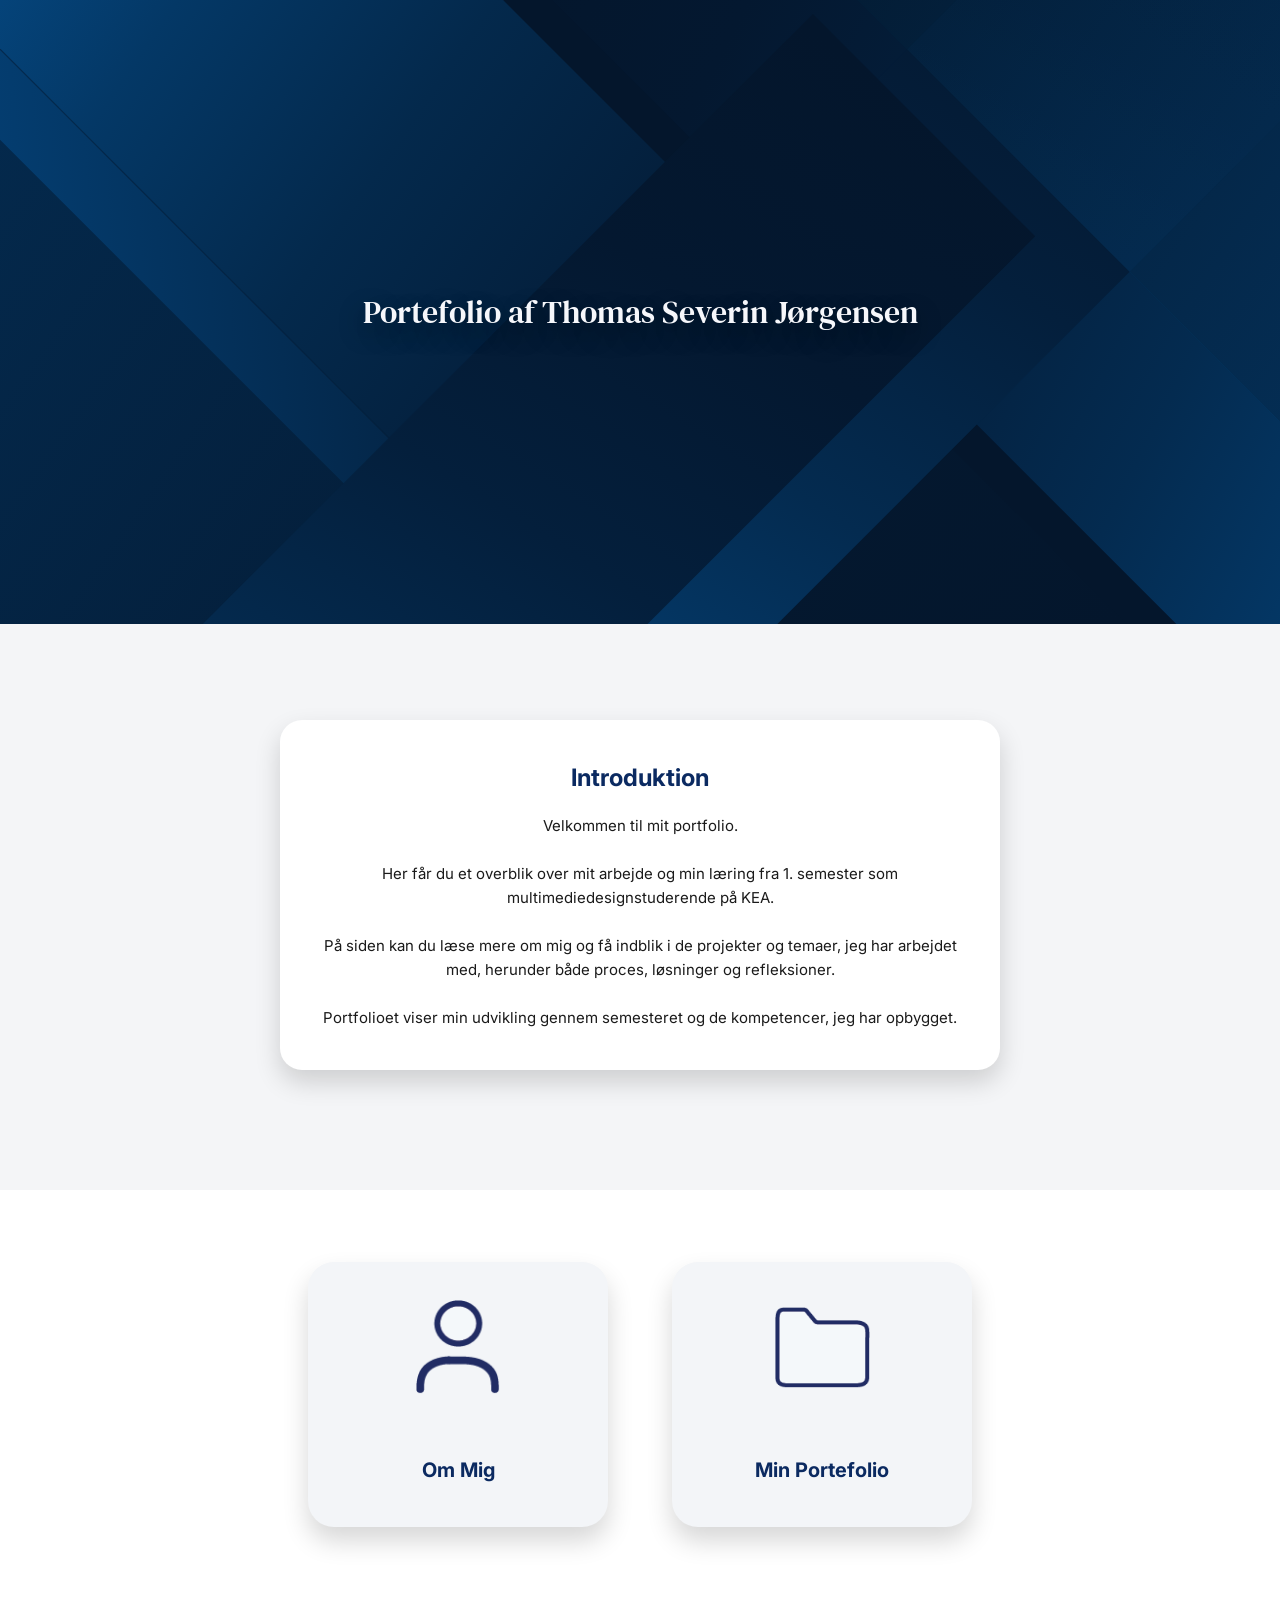
==== index.html @ 50168abf "update" ====
<!DOCTYPE html>
<html lang="da">
  <head>
    <meta charset="UTF-8" />
    <meta name="viewport" content="width=device-width, initial-scale=1.0" />
    <title>Portofilio-Website | Forside</title>
    <link rel="preconnect" href="https://fonts.googleapis.com" />
    <link rel="preconnect" href="https://fonts.gstatic.com" crossorigin />
    <link rel="preconnect" href="https://fonts.googleapis.com" />
    <link rel="preconnect" href="https://fonts.gstatic.com" crossorigin />
    <link
      href="https://fonts.googleapis.com/css2?family=DM+Serif+Text:ital@0;1&display=swap"
      rel="stylesheet"
    />
    <link
      href="https://fonts.googleapis.com/css2?family=Inter:ital,opsz,wght@0,14..32,100..900;1,14..32,100..900&display=swap"
      rel="stylesheet"
    />
    <link rel="preconnect" href="https://fonts.googleapis.com" />
    <link rel="preconnect" href="https://fonts.gstatic.com" crossorigin />
    <link rel="stylesheet" href="general.css" />
    <link rel="stylesheet" href="index.css" />
    <link rel="stylesheet" href="header.css" />
    <link rel="stylesheet" href="footer.css" />
    <link rel="preconnect" href="https://fonts.googleapis.com" />
    <link rel="preconnect" href="https://fonts.gstatic.com" crossorigin />
    <link
      href="https://fonts.googleapis.com/css2?family=Sour+Gummy:ital,wght@0,100..900;1,100..900&display=swap"
      rel="stylesheet"
    />
  </head>
  <body>
    <main id="main-content">
      <!-- Hero Section -->
      <section class="hero" aria-labelledby="hero-title">
        <div class="hero-card">
          <svg
            id="Layer_1"
            data-name="Layer 1"
            xmlns="http://www.w3.org/2000/svg"
            xmlns:xlink="http://www.w3.org/1999/xlink"
            viewBox="0 0 5000 2500"
            preserveAspectRatio="xMidYMid slice"
          >
            <defs>
              <style>
                .cls-1 {
                  fill: none;
                }

                .cls-2 {
                  mask: url(#mask);
                }

                .cls-3 {
                  filter: url(#luminosity-noclip);
                }

                .cls-4 {
                  filter: url(#luminosity-noclip-13);
                }

                .cls-5 {
                  filter: url(#luminosity-noclip-11);
                }

                .cls-6 {
                  filter: url(#luminosity-noclip-3);
                }

                .cls-7 {
                  filter: url(#luminosity-noclip-9);
                }

                .cls-8 {
                  filter: url(#luminosity-noclip-7);
                }

                .cls-9 {
                  filter: url(#luminosity-noclip-5);
                }

                .cls-10 {
                  fill: url(#linear-gradient-8);
                }

                .cls-11 {
                  fill: url(#linear-gradient-6);
                }

                .cls-12 {
                  fill: url(#linear-gradient-2);
                }

                .cls-13 {
                  fill: url(#linear-gradient-3);
                }

                .cls-13,
                .cls-14,
                .cls-15,
                .cls-16,
                .cls-17,
                .cls-18,
                .cls-19 {
                  mix-blend-mode: multiply;
                }

                .cls-14 {
                  fill: url(#linear-gradient-9);
                }

                .cls-15 {
                  fill: url(#linear-gradient-5);
                }

                .cls-16 {
                  fill: url(#linear-gradient-7);
                }

                .cls-20 {
                  mask: url(#mask-2);
                }

                .cls-21 {
                  mask: url(#mask-3);
                }

                .cls-22 {
                  mask: url(#mask-4);
                }

                .cls-23 {
                  mask: url(#mask-5);
                }

                .cls-24 {
                  mask: url(#mask-7);
                }

                .cls-25 {
                  mask: url(#mask-6);
                }

                .cls-26 {
                  mask: url(#mask-1);
                }

                .cls-27 {
                  mask: url(#mask-9);
                }

                .cls-28 {
                  mask: url(#mask-8);
                }

                .cls-17 {
                  fill: url(#linear-gradient-11);
                }

                .cls-18 {
                  fill: url(#linear-gradient-13);
                }

                .cls-29 {
                  fill: url(#linear-gradient-4);
                  opacity: 0.44;
                }

                .cls-30 {
                  fill: #04162c;
                }

                .cls-31 {
                  fill: url(#linear-gradient-14);
                  opacity: 0.5;
                }

                .cls-32 {
                  fill: url(#linear-gradient-10);
                }

                .cls-33 {
                  fill: url(#linear-gradient-12);
                }

                .cls-19 {
                  fill: url(#linear-gradient);
                }

                .cls-34 {
                  mask: url(#mask-10);
                }

                .cls-35 {
                  mask: url(#mask-11);
                }

                .cls-36 {
                  mask: url(#mask-13);
                }

                .cls-37 {
                  mask: url(#mask-12);
                }

                .cls-38 {
                  clip-path: url(#clippath);
                }
              </style>
              <clipPath id="clippath">
                <rect class="cls-1" width="5000" height="2500" />
              </clipPath>
              <filter
                id="luminosity-noclip"
                x="-320.89"
                y="-1177.33"
                width="4736.54"
                height="4736.54"
                color-interpolation-filters="sRGB"
                filterUnits="userSpaceOnUse"
              >
                <feFlood flood-color="#fff" result="bg" />
                <feBlend in="SourceGraphic" in2="bg" />
              </filter>
              <filter
                id="luminosity-noclip-2"
                x="-320.89"
                y="-9442"
                width="4736.54"
                height="32766"
                color-interpolation-filters="sRGB"
                filterUnits="userSpaceOnUse"
              >
                <feFlood flood-color="#fff" result="bg" />
                <feBlend in="SourceGraphic" in2="bg" />
              </filter>
              <mask
                id="mask-1"
                x="-320.89"
                y="-9442"
                width="4736.54"
                height="32766"
                maskUnits="userSpaceOnUse"
              />
              <linearGradient
                id="linear-gradient"
                x1="1690.44"
                y1="423.5"
                x2="2970.53"
                y2="-4710.63"
                gradientTransform="translate(-1130.44 -952.6) scale(1.36 -1)"
                gradientUnits="userSpaceOnUse"
              >
                <stop offset="0" stop-color="#fff" />
                <stop offset=".04" stop-color="#ebebeb" />
                <stop offset=".14" stop-color="#b4b4b4" />
                <stop offset=".26" stop-color="#848484" />
                <stop offset=".37" stop-color="#5b5b5b" />
                <stop offset=".49" stop-color="#3a3a3a" />
                <stop offset=".6" stop-color="#202020" />
                <stop offset=".73" stop-color="#0e0e0e" />
                <stop offset=".85" stop-color="#030303" />
                <stop offset=".99" stop-color="#000" />
              </linearGradient>
              <mask
                id="mask"
                x="-320.89"
                y="-1177.33"
                width="4736.54"
                height="4736.54"
                maskUnits="userSpaceOnUse"
              >
                <g class="cls-3">
                  <g class="cls-26">
                    <rect
                      class="cls-19"
                      x="1285.45"
                      y="-1396.37"
                      width="1523.87"
                      height="5174.61"
                      transform="translate(-242.46 1796.53) rotate(-45)"
                    />
                  </g>
                </g>
              </mask>
              <linearGradient
                id="linear-gradient-2"
                x1="1690.44"
                y1="423.5"
                x2="2970.53"
                y2="-4710.63"
                gradientTransform="translate(-1130.44 -952.6) scale(1.36 -1)"
                gradientUnits="userSpaceOnUse"
              >
                <stop offset="0" stop-color="#054a85" />
                <stop offset=".17" stop-color="#043866" />
                <stop offset=".36" stop-color="#04294c" />
                <stop offset=".56" stop-color="#041e3a" />
                <stop offset=".77" stop-color="#04182f" />
                <stop offset=".99" stop-color="#04162c" />
              </linearGradient>
              <filter
                id="luminosity-noclip-3"
                x="-1364.25"
                y="7.19"
                width="4809.52"
                height="4809.52"
                color-interpolation-filters="sRGB"
                filterUnits="userSpaceOnUse"
              >
                <feFlood flood-color="#fff" result="bg" />
                <feBlend in="SourceGraphic" in2="bg" />
              </filter>
              <filter
                id="luminosity-noclip-4"
                x="-1364.25"
                y="-9442"
                width="4809.52"
                height="32766"
                color-interpolation-filters="sRGB"
                filterUnits="userSpaceOnUse"
              >
                <feFlood flood-color="#fff" result="bg" />
                <feBlend in="SourceGraphic" in2="bg" />
              </filter>
              <mask
                id="mask-3"
                x="-1364.25"
                y="-9442"
                width="4809.52"
                height="32766"
                maskUnits="userSpaceOnUse"
              />
              <linearGradient
                id="linear-gradient-3"
                x1="580.13"
                y1="272.08"
                x2="1860.22"
                y2="-4862.05"
                gradientTransform="translate(-735.98 116.99) scale(1.46 -1)"
                gradientUnits="userSpaceOnUse"
              >
                <stop offset="0" stop-color="#fff" />
                <stop offset="0" stop-color="#fcfcfc" />
                <stop offset=".38" stop-color="#929292" />
                <stop offset=".68" stop-color="#434343" />
                <stop offset=".89" stop-color="#121212" />
                <stop offset=".99" stop-color="#000" />
              </linearGradient>
              <mask
                id="mask-2"
                x="-1364.25"
                y="7.19"
                width="4809.52"
                height="4809.52"
                maskUnits="userSpaceOnUse"
              >
                <g class="cls-6">
                  <g class="cls-21">
                    <rect
                      class="cls-13"
                      x="226.97"
                      y="-175.35"
                      width="1627.08"
                      height="5174.61"
                      transform="translate(-1400.75 1442.19) rotate(-45)"
                    />
                  </g>
                </g>
              </mask>
              <linearGradient
                id="linear-gradient-4"
                x1="580.13"
                y1="272.08"
                x2="1860.22"
                y2="-4862.05"
                gradientTransform="translate(-735.98 116.99) scale(1.46 -1)"
                gradientUnits="userSpaceOnUse"
              >
                <stop offset="0" stop-color="#054a85" />
                <stop offset=".22" stop-color="#043d6e" />
                <stop offset=".74" stop-color="#04203e" />
                <stop offset=".99" stop-color="#04162c" />
              </linearGradient>
              <filter
                id="luminosity-noclip-5"
                x="1815.75"
                y="-908.03"
                width="4256.63"
                height="4256.63"
                color-interpolation-filters="sRGB"
                filterUnits="userSpaceOnUse"
              >
                <feFlood flood-color="#fff" result="bg" />
                <feBlend in="SourceGraphic" in2="bg" />
              </filter>
              <filter
                id="luminosity-noclip-6"
                x="1815.75"
                y="-9442"
                width="4256.63"
                height="32766"
                color-interpolation-filters="sRGB"
                filterUnits="userSpaceOnUse"
              >
                <feFlood flood-color="#fff" result="bg" />
                <feBlend in="SourceGraphic" in2="bg" />
              </filter>
              <mask
                id="mask-5"
                x="1815.75"
                y="-9442"
                width="4256.63"
                height="32766"
                maskUnits="userSpaceOnUse"
              />
              <linearGradient
                id="linear-gradient-5"
                x1="-1943.98"
                y1="-2707.62"
                x2="-663.9"
                y2="-7841.73"
                gradientTransform="translate(4930.26 -4054.34) scale(.76 -1)"
                gradientUnits="userSpaceOnUse"
              >
                <stop offset="0" stop-color="#fff" />
                <stop offset=".12" stop-color="#c5c5c5" />
                <stop offset=".24" stop-color="#919191" />
                <stop offset=".37" stop-color="#646464" />
                <stop offset=".49" stop-color="#404040" />
                <stop offset=".62" stop-color="#242424" />
                <stop offset=".75" stop-color="#101010" />
                <stop offset=".87" stop-color="#040404" />
                <stop offset=".99" stop-color="#000" />
              </linearGradient>
              <mask
                id="mask-4"
                x="1815.75"
                y="-908.03"
                width="4256.63"
                height="4256.63"
                maskUnits="userSpaceOnUse"
              >
                <g class="cls-9">
                  <g class="cls-23">
                    <rect
                      class="cls-15"
                      x="3521.48"
                      y="-1367.02"
                      width="845.18"
                      height="5174.61"
                      transform="translate(7595.81 -705.72) rotate(135)"
                    />
                  </g>
                </g>
              </mask>
              <linearGradient
                id="linear-gradient-6"
                x1="-1943.98"
                y1="-2707.62"
                x2="-663.9"
                y2="-7841.73"
                gradientTransform="translate(4930.26 -4054.34) scale(.76 -1)"
                gradientUnits="userSpaceOnUse"
              >
                <stop offset="0" stop-color="#054a85" />
                <stop offset=".15" stop-color="#043b6c" />
                <stop offset=".36" stop-color="#042b50" />
                <stop offset=".57" stop-color="#041f3c" />
                <stop offset=".78" stop-color="#041830" />
                <stop offset=".99" stop-color="#04162c" />
              </linearGradient>
              <filter
                id="luminosity-noclip-7"
                x="-1098.68"
                y="-696.79"
                width="3834.15"
                height="3834.15"
                color-interpolation-filters="sRGB"
                filterUnits="userSpaceOnUse"
              >
                <feFlood flood-color="#fff" result="bg" />
                <feBlend in="SourceGraphic" in2="bg" />
              </filter>
              <filter
                id="luminosity-noclip-8"
                x="-1098.68"
                y="-9442"
                width="3834.15"
                height="32766"
                color-interpolation-filters="sRGB"
                filterUnits="userSpaceOnUse"
              >
                <feFlood flood-color="#fff" result="bg" />
                <feBlend in="SourceGraphic" in2="bg" />
              </filter>
              <mask
                id="mask-7"
                x="-1098.68"
                y="-9442"
                width="3834.15"
                height="32766"
                maskUnits="userSpaceOnUse"
              />
              <linearGradient
                id="linear-gradient-7"
                x1="-4602.93"
                y1="-5641.72"
                x2="-3322.84"
                y2="-10775.89"
                gradientTransform="translate(1696.59 -6988.44) scale(.22 -1)"
                gradientUnits="userSpaceOnUse"
              >
                <stop offset="0" stop-color="#fff" />
                <stop offset=".12" stop-color="#e8e8e8" />
                <stop offset=".36" stop-color="#acacac" />
                <stop offset=".72" stop-color="#4e4e4e" />
                <stop offset=".99" stop-color="#000" />
              </linearGradient>
              <mask
                id="mask-6"
                x="-1098.68"
                y="-696.79"
                width="3834.15"
                height="3834.15"
                maskUnits="userSpaceOnUse"
              >
                <g class="cls-8">
                  <g class="cls-24">
                    <rect
                      class="cls-16"
                      x="694.54"
                      y="-1367.02"
                      width="247.69"
                      height="5174.61"
                      transform="translate(-623.17 936.1) rotate(-45)"
                    />
                  </g>
                </g>
              </mask>
              <linearGradient
                id="linear-gradient-8"
                x1="-4602.93"
                y1="-5641.72"
                x2="-3322.84"
                y2="-10775.89"
                gradientTransform="translate(1696.59 -6988.44) scale(.22 -1)"
                gradientUnits="userSpaceOnUse"
              >
                <stop offset="0" stop-color="#054a85" />
                <stop offset=".3" stop-color="#043c6e" />
                <stop offset=".92" stop-color="#041a33" />
                <stop offset=".99" stop-color="#04162c" />
              </linearGradient>
              <filter
                id="luminosity-noclip-9"
                x="1121.97"
                y="-1012.89"
                width="4527.64"
                height="4527.64"
                color-interpolation-filters="sRGB"
                filterUnits="userSpaceOnUse"
              >
                <feFlood flood-color="#fff" result="bg" />
                <feBlend in="SourceGraphic" in2="bg" />
              </filter>
              <filter
                id="luminosity-noclip-10"
                x="1121.97"
                y="-9442"
                width="4527.64"
                height="32766"
                color-interpolation-filters="sRGB"
                filterUnits="userSpaceOnUse"
              >
                <feFlood flood-color="#fff" result="bg" />
                <feBlend in="SourceGraphic" in2="bg" />
              </filter>
              <mask
                id="mask-9"
                x="1121.97"
                y="-9442"
                width="4527.64"
                height="32766"
                maskUnits="userSpaceOnUse"
              />
              <linearGradient
                id="linear-gradient-9"
                x1="-286.15"
                y1="-1327.56"
                x2="993.93"
                y2="-6461.68"
                gradientTransform="translate(2996.77 -2643.65) scale(1.1 -1)"
                gradientUnits="userSpaceOnUse"
              >
                <stop offset="0" stop-color="#fff" />
                <stop offset=".12" stop-color="#c5c5c5" />
                <stop offset=".24" stop-color="#919191" />
                <stop offset=".37" stop-color="#646464" />
                <stop offset=".49" stop-color="#404040" />
                <stop offset=".62" stop-color="#242424" />
                <stop offset=".75" stop-color="#101010" />
                <stop offset=".87" stop-color="#040404" />
                <stop offset=".99" stop-color="#000" />
              </linearGradient>
              <mask
                id="mask-8"
                x="1121.97"
                y="-1012.89"
                width="4527.64"
                height="4527.64"
                maskUnits="userSpaceOnUse"
              >
                <g class="cls-7">
                  <g class="cls-27">
                    <rect
                      class="cls-14"
                      x="2771.57"
                      y="-1336.37"
                      width="1228.44"
                      height="5174.61"
                      transform="translate(4895.36 4529.59) rotate(-135)"
                    />
                  </g>
                </g>
              </mask>
              <linearGradient
                id="linear-gradient-10"
                x1="-286.15"
                y1="-1327.56"
                x2="993.93"
                y2="-6461.68"
                gradientTransform="translate(2996.77 -2643.65) scale(1.1 -1)"
                xlink:href="#linear-gradient-6"
              />
              <filter
                id="luminosity-noclip-11"
                x="-483.95"
                y="85.9"
                width="4527.64"
                height="4527.64"
                color-interpolation-filters="sRGB"
                filterUnits="userSpaceOnUse"
              >
                <feFlood flood-color="#fff" result="bg" />
                <feBlend in="SourceGraphic" in2="bg" />
              </filter>
              <filter
                id="luminosity-noclip-12"
                x="-483.95"
                y="-9442"
                width="4527.64"
                height="32766"
                color-interpolation-filters="sRGB"
                filterUnits="userSpaceOnUse"
              >
                <feFlood flood-color="#fff" result="bg" />
                <feBlend in="SourceGraphic" in2="bg" />
              </filter>
              <mask
                id="mask-11"
                x="-483.95"
                y="-9442"
                width="4527.64"
                height="32766"
                maskUnits="userSpaceOnUse"
              />
              <linearGradient
                id="linear-gradient-11"
                x1="40.06"
                y1="584.97"
                x2="1320.14"
                y2="-4549.16"
                gradientTransform="translate(1032.26 367.64) scale(1.1 -1)"
                gradientUnits="userSpaceOnUse"
              >
                <stop offset="0" stop-color="#fff" />
                <stop offset=".12" stop-color="#c5c5c5" />
                <stop offset=".24" stop-color="#919191" />
                <stop offset=".37" stop-color="#646464" />
                <stop offset=".49" stop-color="#404040" />
                <stop offset=".62" stop-color="#242424" />
                <stop offset=".75" stop-color="#101010" />
                <stop offset=".87" stop-color="#040404" />
                <stop offset=".99" stop-color="#000" />
              </linearGradient>
              <mask
                id="mask-10"
                x="-483.95"
                y="85.9"
                width="4527.64"
                height="4527.64"
                maskUnits="userSpaceOnUse"
              >
                <g class="cls-5">
                  <g class="cls-35">
                    <rect
                      class="cls-17"
                      x="1165.65"
                      y="-237.59"
                      width="1228.44"
                      height="5174.61"
                      transform="translate(1376.94 5269.77) rotate(-135)"
                    />
                  </g>
                </g>
              </mask>
              <linearGradient
                id="linear-gradient-12"
                x1="40.06"
                y1="584.97"
                x2="1320.14"
                y2="-4549.16"
                gradientTransform="translate(1032.26 367.64) scale(1.1 -1)"
                xlink:href="#linear-gradient-6"
              />
              <filter
                id="luminosity-noclip-13"
                x="1475.95"
                y="-2858.43"
                width="4673.95"
                height="4673.95"
                color-interpolation-filters="sRGB"
                filterUnits="userSpaceOnUse"
              >
                <feFlood flood-color="#fff" result="bg" />
                <feBlend in="SourceGraphic" in2="bg" />
              </filter>
              <filter
                id="luminosity-noclip-14"
                x="1475.95"
                y="-9442"
                width="4673.95"
                height="32766"
                color-interpolation-filters="sRGB"
                filterUnits="userSpaceOnUse"
              >
                <feFlood flood-color="#fff" result="bg" />
                <feBlend in="SourceGraphic" in2="bg" />
              </filter>
              <mask
                id="mask-13"
                x="1475.95"
                y="-9442"
                width="4673.95"
                height="32766"
                maskUnits="userSpaceOnUse"
              />
              <linearGradient
                id="linear-gradient-13"
                x1="-1717.54"
                y1="-1100.7"
                x2="-437.46"
                y2="-6234.83"
                gradientTransform="translate(5196.85 -4189.19) scale(1.28 -1)"
                gradientUnits="userSpaceOnUse"
              >
                <stop offset="0" stop-color="#fff" />
                <stop offset="1" stop-color="#000" />
              </linearGradient>
              <mask
                id="mask-12"
                x="1475.95"
                y="-2858.43"
                width="4673.95"
                height="4673.95"
                maskUnits="userSpaceOnUse"
              >
                <g class="cls-4">
                  <g class="cls-36">
                    <rect
                      class="cls-18"
                      x="3095.24"
                      y="-3108.76"
                      width="1435.35"
                      height="5174.61"
                      transform="translate(6140.34 -3586.32) rotate(135)"
                    />
                  </g>
                </g>
              </mask>
              <linearGradient
                id="linear-gradient-14"
                x1="-1717.54"
                y1="-1100.7"
                x2="-437.46"
                y2="-6234.83"
                gradientTransform="translate(5196.85 -4189.19) scale(1.28 -1)"
                gradientUnits="userSpaceOnUse"
              >
                <stop offset="0" stop-color="#054a85" />
                <stop offset="1" stop-color="#000" />
              </linearGradient>
            </defs>
            <g class="cls-38">
              <rect class="cls-30" width="5000" height="2500" />
              <g class="cls-2">
                <rect
                  class="cls-12"
                  x="1285.45"
                  y="-1396.37"
                  width="1523.87"
                  height="5174.61"
                  transform="translate(-242.46 1796.53) rotate(-45)"
                />
              </g>
              <g class="cls-20">
                <rect
                  class="cls-29"
                  x="226.97"
                  y="-175.35"
                  width="1627.08"
                  height="5174.61"
                  transform="translate(-1400.75 1442.19) rotate(-45)"
                />
              </g>
              <g class="cls-22">
                <rect
                  class="cls-11"
                  x="3521.48"
                  y="-1367.02"
                  width="845.18"
                  height="5174.61"
                  transform="translate(7595.81 -705.72) rotate(135)"
                />
              </g>
              <g class="cls-25">
                <rect
                  class="cls-10"
                  x="694.54"
                  y="-1367.02"
                  width="247.69"
                  height="5174.61"
                  transform="translate(-623.17 936.1) rotate(-45)"
                />
              </g>
              <g class="cls-28">
                <rect
                  class="cls-32"
                  x="2771.57"
                  y="-1336.37"
                  width="1228.44"
                  height="5174.61"
                  transform="translate(4895.36 4529.59) rotate(-135)"
                />
              </g>
              <g class="cls-34">
                <rect
                  class="cls-33"
                  x="1165.65"
                  y="-237.59"
                  width="1228.44"
                  height="5174.61"
                  transform="translate(1376.94 5269.77) rotate(-135)"
                />
              </g>
              <g class="cls-37">
                <rect
                  class="cls-31"
                  x="3095.24"
                  y="-3108.76"
                  width="1435.35"
                  height="5174.61"
                  transform="translate(6140.34 -3586.32) rotate(135)"
                />
              </g>
            </g>
          </svg>
          <div class="hero-content">
            <h1 id="hero-title" class="hero-title">
              Portefolio af Thomas Severin Jørgensen
            </h1>
          </div>
        </div>
      </section>

      <!-- Introduktion -->
      <section class="introduction" aria-labelledby="intro-title">
        <div class="intro-card">
          <h2 id="intro-title">Introduktion</h2>
          <p>
            Velkommen til mit portfolio.<br /><br />
            Her får du et overblik over mit arbejde og min læring fra 1.
            semester som multimediedesignstuderende på KEA.<br /><br />
            På siden kan du læse mere om mig og få indblik i de projekter og
            temaer, jeg har arbejdet med, herunder både proces, løsninger og
            refleksioner.<br /><br />
            Portfolioet viser min udvikling gennem semesteret og de kompetencer,
            jeg har opbygget.
          </p>
        </div>
      </section>

      <!-- Genveje -->
      <section class="guides" aria-label="Genveje">
        <a class="guide-card" href="om_mig.html">
          <img
            src="billede/mand/Artboard 1.webp"
            alt="Ikon af person"
            class="guide-icon"
          />
          <h2 class="guide-title">Om Mig</h2>
        </a>

        <a class="guide-card" href="portfolio.html">
          <img
            src="billede/mappe/Artboard 1.webp"
            alt="Ikon af mappe"
            class="guide-icon"
          />
          <h2 class="guide-title">Min Portefolio</h2>
        </a>
      </section>
    </main>
  </body>
</html>
---- general.css ----
*,
*::before,
*::after {
  box-sizing: border-box;
}

:root {
  --navy: #0b2a61;
  --deep-navy: #04162c;
  --light-surface: #f5f6f8;
}

body {
  margin: 0;
  font-family: "Inter", serif;
  color: #141414;
  background: var(--light-surface);
  line-height: 1.5;
}

main {
  display: flex;
  flex-direction: column;
  min-height: 100vh;
}

img {
  max-width: 100%;
  height: auto;
  display: block;
}

a {
  color: inherit;
  text-decoration: none;
}
---- index.css ----
/* Hero */
.hero-card {
  position: relative;
  height: clamp(432px, 66vw, 624px);
}

.hero-card svg {
  width: 100%;
  height: 100%;
  display: block;
  object-fit: cover;
}

.hero-content {
  position: absolute;
  inset: 0;
  display: flex;
  align-items: center;
  justify-content: center;
  padding: 0 24px;
}

.hero-title {
  margin: 0;
  color: #f6f7fb;
  font-size: clamp(24px, 3vw, 32px);
  text-align: center;
  text-shadow: 0 10px 26px rgba(0, 0, 0, 0.45);
  font-family: "DM Serif Text", serif;
  font-weight: 400;
}

/* Introduction */
.introduction {
  background: #f4f5f7;
  padding: 72px 20px 96px;
  display: flex;
  justify-content: center;
}

.intro-card {
  background: #fff;
  width: min(92%, 720px);
  padding: 40px 36px;
  border-radius: 22px;
  box-shadow: 0 12px 26px rgba(0, 0, 0, 0.16);
  text-align: center;
}

.intro-card h2 {
  margin: 0 0 18px;
  color: var(--navy);
  font-size: 24px;
}

.intro-card p {
  margin: 0;
  color: #1a1a1a;
  font-size: 15px;
  line-height: 1.6;
}

/* Guides */
.guides {
  background: #fff;
  padding: 72px 22px 100px;
  display: flex;
  flex-direction: column;
  align-items: center;
  gap: 60px;
}

.guide-card {
  background: #f3f5f8;
  width: min(300px, 100%);
  min-height: 250px;
  padding: 38px 28px 42px;
  border-radius: 26px;
  box-shadow: 0 14px 26px rgba(0, 0, 0, 0.16);
  display: flex;
  flex-direction: column;
  align-items: center;
  gap: 60px;
  transition: transform 0.2s ease, box-shadow 0.2s ease;
}

.guide-card:hover {
  transform: translateY(-4px);
  box-shadow: 0 14px 24px rgba(0, 0, 0, 0.18);
}

.guide-icon {
  width: 95px;
  height: 95px;
  display: block;
  margin: 0 auto;
  object-fit: contain;
}

.guide-title {
  margin: 0;
  color: var(--navy);
  font-size: 20px;
  font-weight: 700;
  text-align: center;
}

@media (min-width: 900px) {
  .introduction {
    padding: 96px 24px 120px;
  }

  .guides {
    flex-direction: row;
    justify-content: center;
    gap: 64px;
  }
}
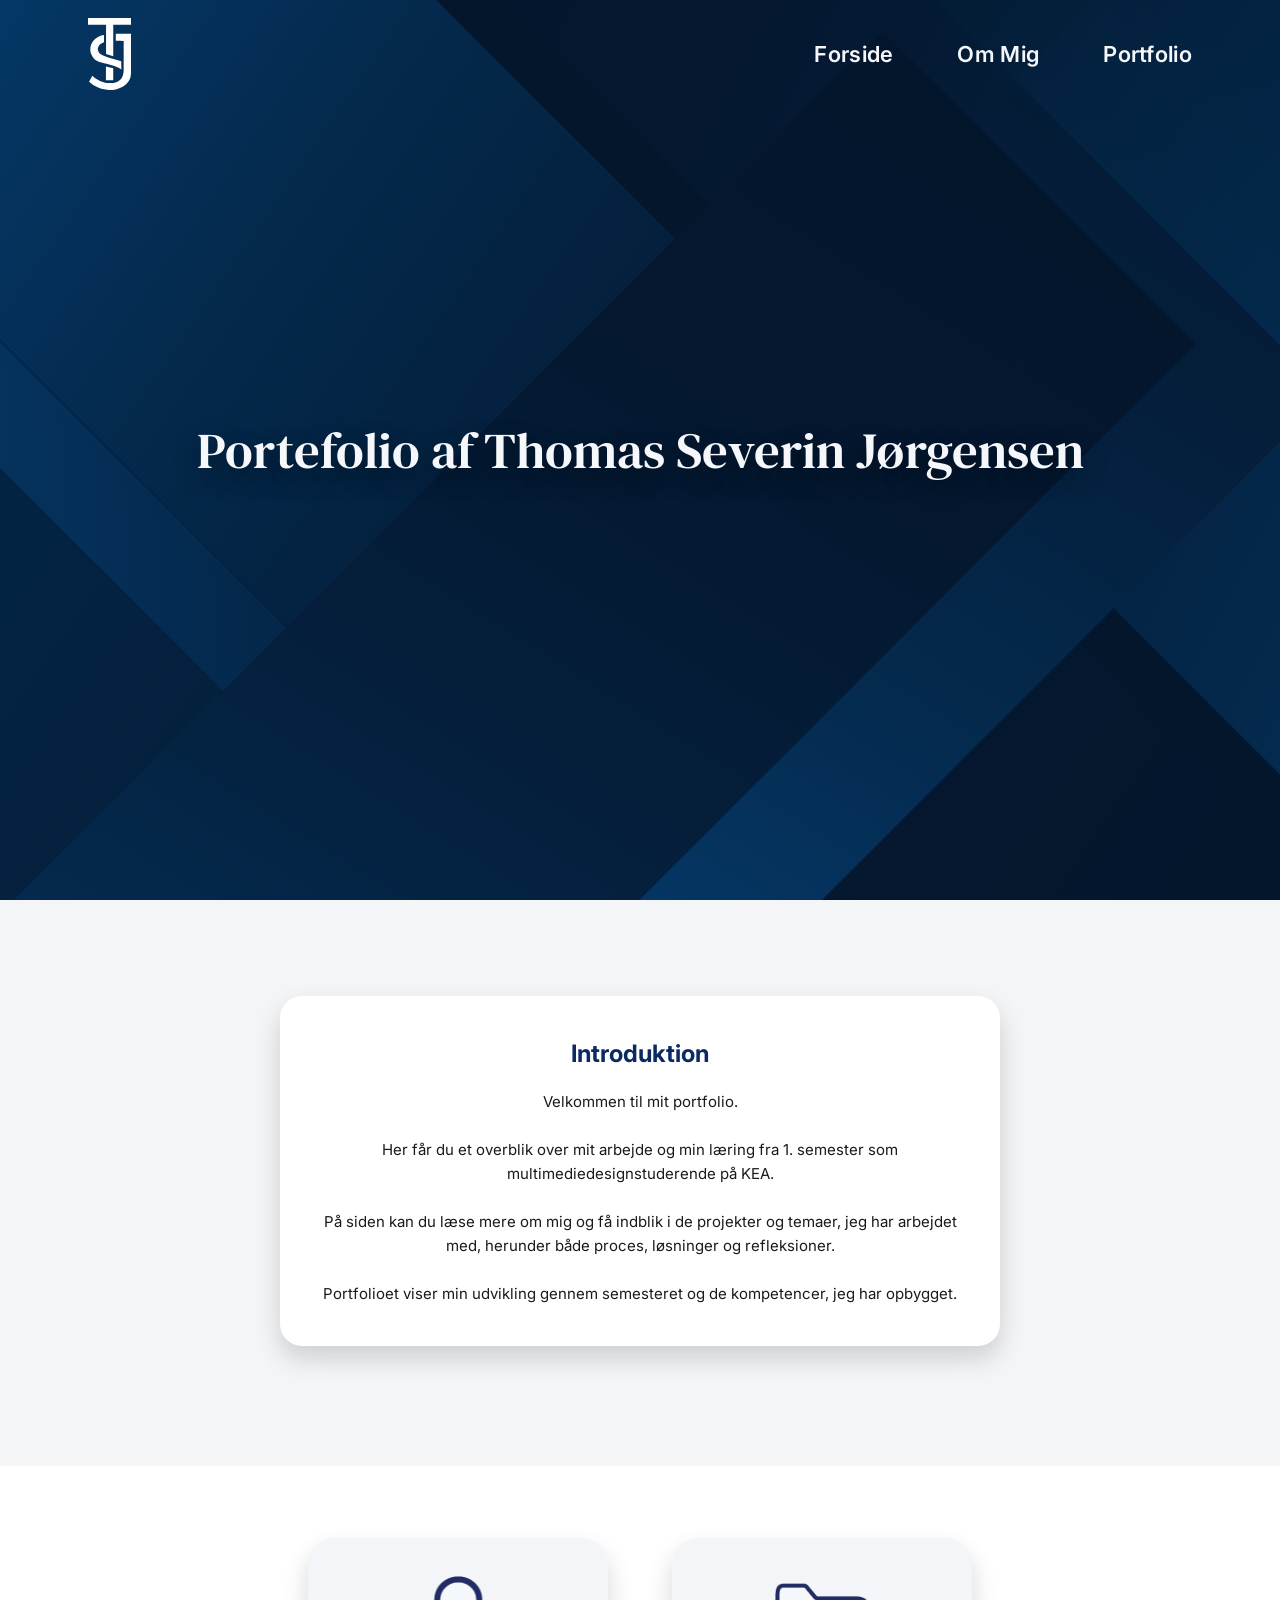
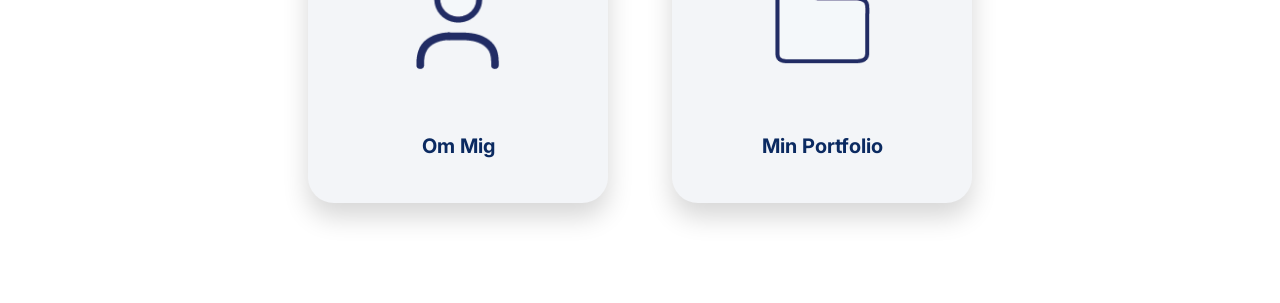
==== commit 17fd4458: "update" ====
--- a/index.html
+++ b/index.html
@@ -16,6 +16,14 @@
       href="https://fonts.googleapis.com/css2?family=Inter:ital,opsz,wght@0,14..32,100..900;1,14..32,100..900&display=swap"
       rel="stylesheet"
     />
+
+    <link
+      rel="icon"
+      href="svg_eksamen/logo/SVG/Artboard%201.svg"
+      type="image/svg+xml"
+      sizes="any"
+    />
+
     <link rel="preconnect" href="https://fonts.googleapis.com" />
     <link rel="preconnect" href="https://fonts.gstatic.com" crossorigin />
     <link rel="stylesheet" href="general.css" />
@@ -29,7 +37,22 @@
       rel="stylesheet"
     />
   </head>
-  <body>
+  <body class="home">
+     <section class="header">
+  <div class="nav-container">
+        <div class="logo">
+          <a href="index.html">
+            <img src="svg_eksamen/logo/SVG/Artboard 1.svg" alt="logo" />
+          </a>
+        </div>
+     <nav>
+          <ul id="primary-menu" class="menu">
+            <li><a href="index.html" class="nav-link">Forside</a></li>
+            <li><a href="om_mig.html" class="nav-link">Om Mig</a></li>
+            <li><a href="tema_2.html" class="nav-link">Portfolio</a></li>
+          </ul>
+     </nav>
+    </section>
     <main id="main-content">
       <!-- Hero Section -->
       <section class="hero" aria-labelledby="hero-title">
@@ -909,7 +932,7 @@
             alt="Ikon af mappe"
             class="guide-icon"
           />
-          <h2 class="guide-title">Min Portefolio</h2>
+          <h2 class="guide-title">Min Portfolio</h2>
         </a>
       </section>
     </main>
--- a/general.css
+++ b/general.css
@@ -18,6 +18,48 @@
   line-height: 1.5;
 }
 
+.header {
+  background: #fff;
+  border-bottom: 1px solid #e5e7eb;
+}
+
+.nav-container {
+  max-width: 1200px;
+  margin: 0 auto;
+  padding: 18px 48px;
+  display: flex;
+  align-items: center;
+  justify-content: space-between;
+  gap: 32px;
+}
+
+.logo img {
+  height: 72px;
+  width: auto;
+  display: block;
+}
+
+.menu {
+  list-style: none;
+  display: flex;
+  align-items: center;
+  gap: 64px;
+  margin: 0;
+  padding: 0;
+}
+
+.nav-link {
+  color: var(--navy);
+  font-size: 22px;
+  font-weight: 600;
+  letter-spacing: 0.3px;
+}
+
+.nav-link:hover,
+.nav-link:focus-visible {
+  color: var(--deep-navy);
+}
+
 main {
   display: flex;
   flex-direction: column;
--- a/index.css
+++ b/index.css
@@ -1,4 +1,27 @@
 /* Hero */
+.home .header {
+  position: absolute;
+  top: 0;
+  left: 0;
+  width: 100%;
+  background: transparent;
+  border-bottom: none;
+  z-index: 10;
+}
+
+.home .nav-link {
+  color: #f6f7fb;
+}
+
+.home .nav-link:hover,
+.home .nav-link:focus-visible {
+  color: #ffffff;
+}
+
+.home .logo img {
+  filter: brightness(0) invert(1);
+}
+
 .hero-card {
   position: relative;
   height: clamp(432px, 66vw, 624px);
@@ -106,6 +129,14 @@
 }
 
 @media (min-width: 900px) {
+  .hero-card {
+    height: 100vh;
+  }
+
+  .hero-title {
+    font-size: clamp(40px, 4vw, 56px);
+  }
+
   .introduction {
     padding: 96px 24px 120px;
   }
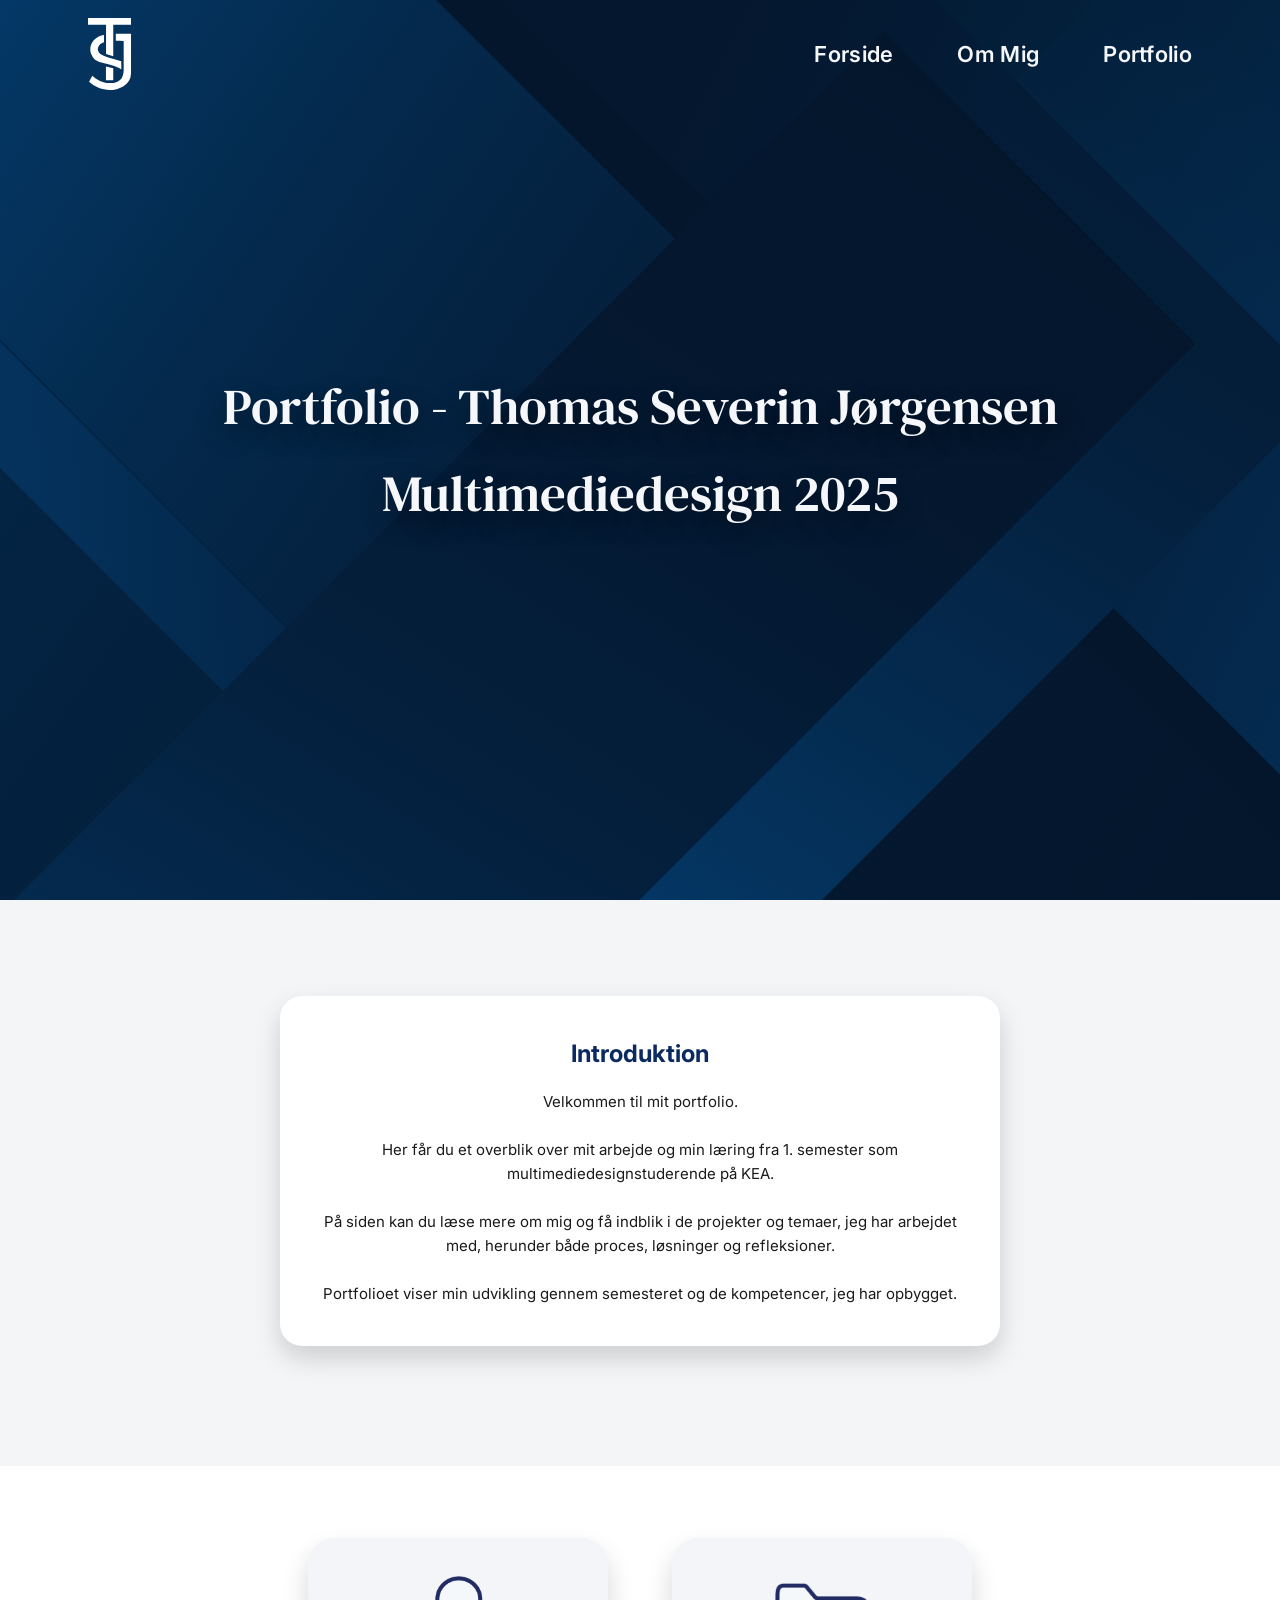
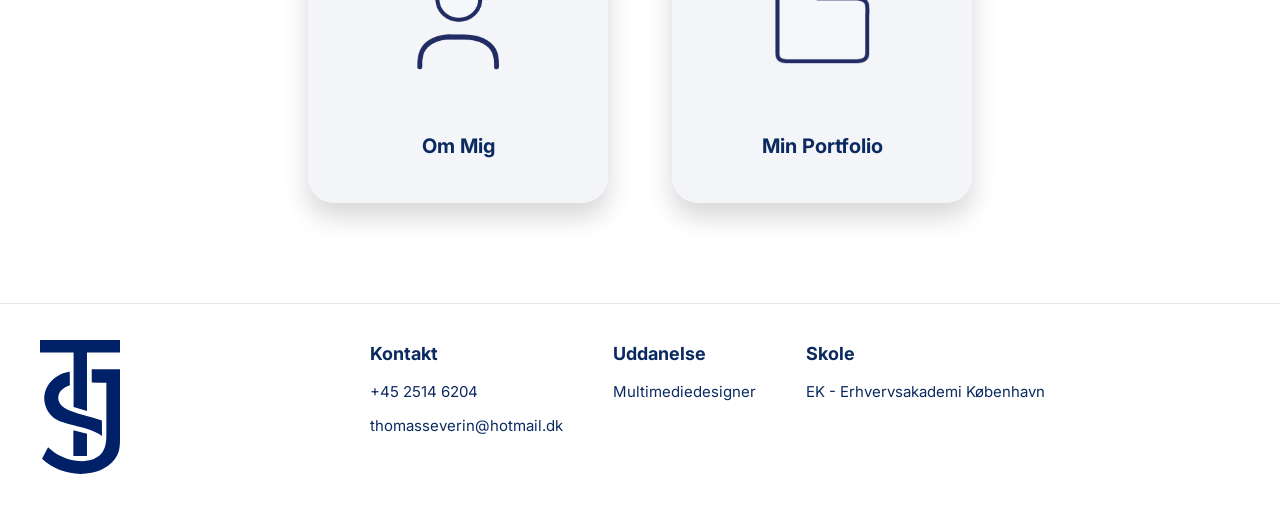
==== commit 59e07fc8: "update" ====
--- a/index.html
+++ b/index.html
@@ -892,8 +892,9 @@
           </svg>
           <div class="hero-content">
             <h1 id="hero-title" class="hero-title">
-              Portefolio af Thomas Severin Jørgensen
+              Portfolio - Thomas Severin Jørgensen
             </h1>
+            <h2 class="hero-title hero-subtitle">Multimediedesign 2025</h2>
           </div>
         </div>
       </section>
@@ -928,7 +929,7 @@
 
         <a class="guide-card" href="portfolio.html">
           <img
-            src="billede/mappe/Artboard 1.webp"
+            src="billede/mappe/Artboard 1-kopi 2.webp"
             alt="Ikon af mappe"
             class="guide-icon"
           />
@@ -936,5 +937,42 @@
         </a>
       </section>
     </main>
+    <footer class="site-footer">
+      <div class="footer-container">
+        <div class="footer-brand">
+          <a href="index.html">
+            <img
+              src="svg_eksamen/logo/SVG/Artboard 1.svg"
+              alt="logo"
+              class="footer-logo"
+            />
+          </a>
+        </div>
+
+        <div class="footer-grid">
+          <div class="footer-col">
+            <h4>Kontakt</h4>
+            <ul>
+              <li>+45 2514 6204</li>
+              <li>
+                <a href="mailto:thomasseverin@hotmail.dk"
+                  >thomasseverin@hotmail.dk</a
+                >
+              </li>
+            </ul>
+          </div>
+
+          <div class="footer-col">
+            <h4>Uddanelse</h4>
+            <p>Multimediedesigner</p>
+          </div>
+
+          <div class="footer-col">
+            <h4>Skole</h4>
+            <p>EK - Erhvervsakademi København</p>
+          </div>
+        </div>
+      </div>
+    </footer>
   </body>
 </html>
--- a/index.css
+++ b/index.css
@@ -38,9 +38,11 @@
   position: absolute;
   inset: 0;
   display: flex;
+  flex-direction: column;
   align-items: center;
   justify-content: center;
   padding: 0 24px;
+  gap: 10px;
 }
 
 .hero-title {
@@ -51,6 +53,10 @@
   text-shadow: 0 10px 26px rgba(0, 0, 0, 0.45);
   font-family: "DM Serif Text", serif;
   font-weight: 400;
+}
+
+.hero-subtitle {
+  font-size: clamp(16px, 2vw, 22px);
 }
 
 /* Introduction */
--- a/footer.css
+++ b/footer.css
@@ -0,0 +1,77 @@
+.site-footer {
+  background: #fff;
+  border-top: 1px solid #e5e7eb;
+  padding: 36px 24px 42px;
+}
+
+.footer-container {
+  max-width: 1200px;
+  margin: 0 auto;
+  display: grid;
+  grid-template-columns: auto 1fr;
+  gap: 32px 250px;
+  align-items: start;
+}
+
+.footer-brand {
+  display: flex;
+  align-items: center;
+}
+
+.footer-logo {
+  width: 80px;
+  height: auto;
+  display: block;
+}
+
+.footer-grid {
+  display: grid;
+  grid-template-columns: repeat(3, auto);
+  gap: 18px 50px;
+  justify-content: start;
+}
+
+.footer-col h4 {
+  margin: 0 0 12px;
+  color: var(--navy);
+  font-size: 18px;
+  font-weight: 700;
+}
+
+.footer-col p,
+.footer-col li,
+.footer-col a {
+  margin: 0;
+  color: var(--navy);
+  font-size: 15px;
+  line-height: 1.7;
+}
+
+.footer-col ul {
+  list-style: none;
+  padding: 0;
+  margin: 0;
+  display: grid;
+  gap: 8px;
+}
+
+@media (max-width: 900px) {
+  .footer-container {
+    grid-template-columns: 1fr;
+    text-align: center;
+  }
+
+  .footer-grid {
+    grid-template-columns: 1fr;
+    justify-items: center;
+    gap: 24px;
+  }
+
+  .footer-brand {
+    justify-content: center;
+  }
+
+  .footer-logo {
+    width: 90px;
+  }
+}
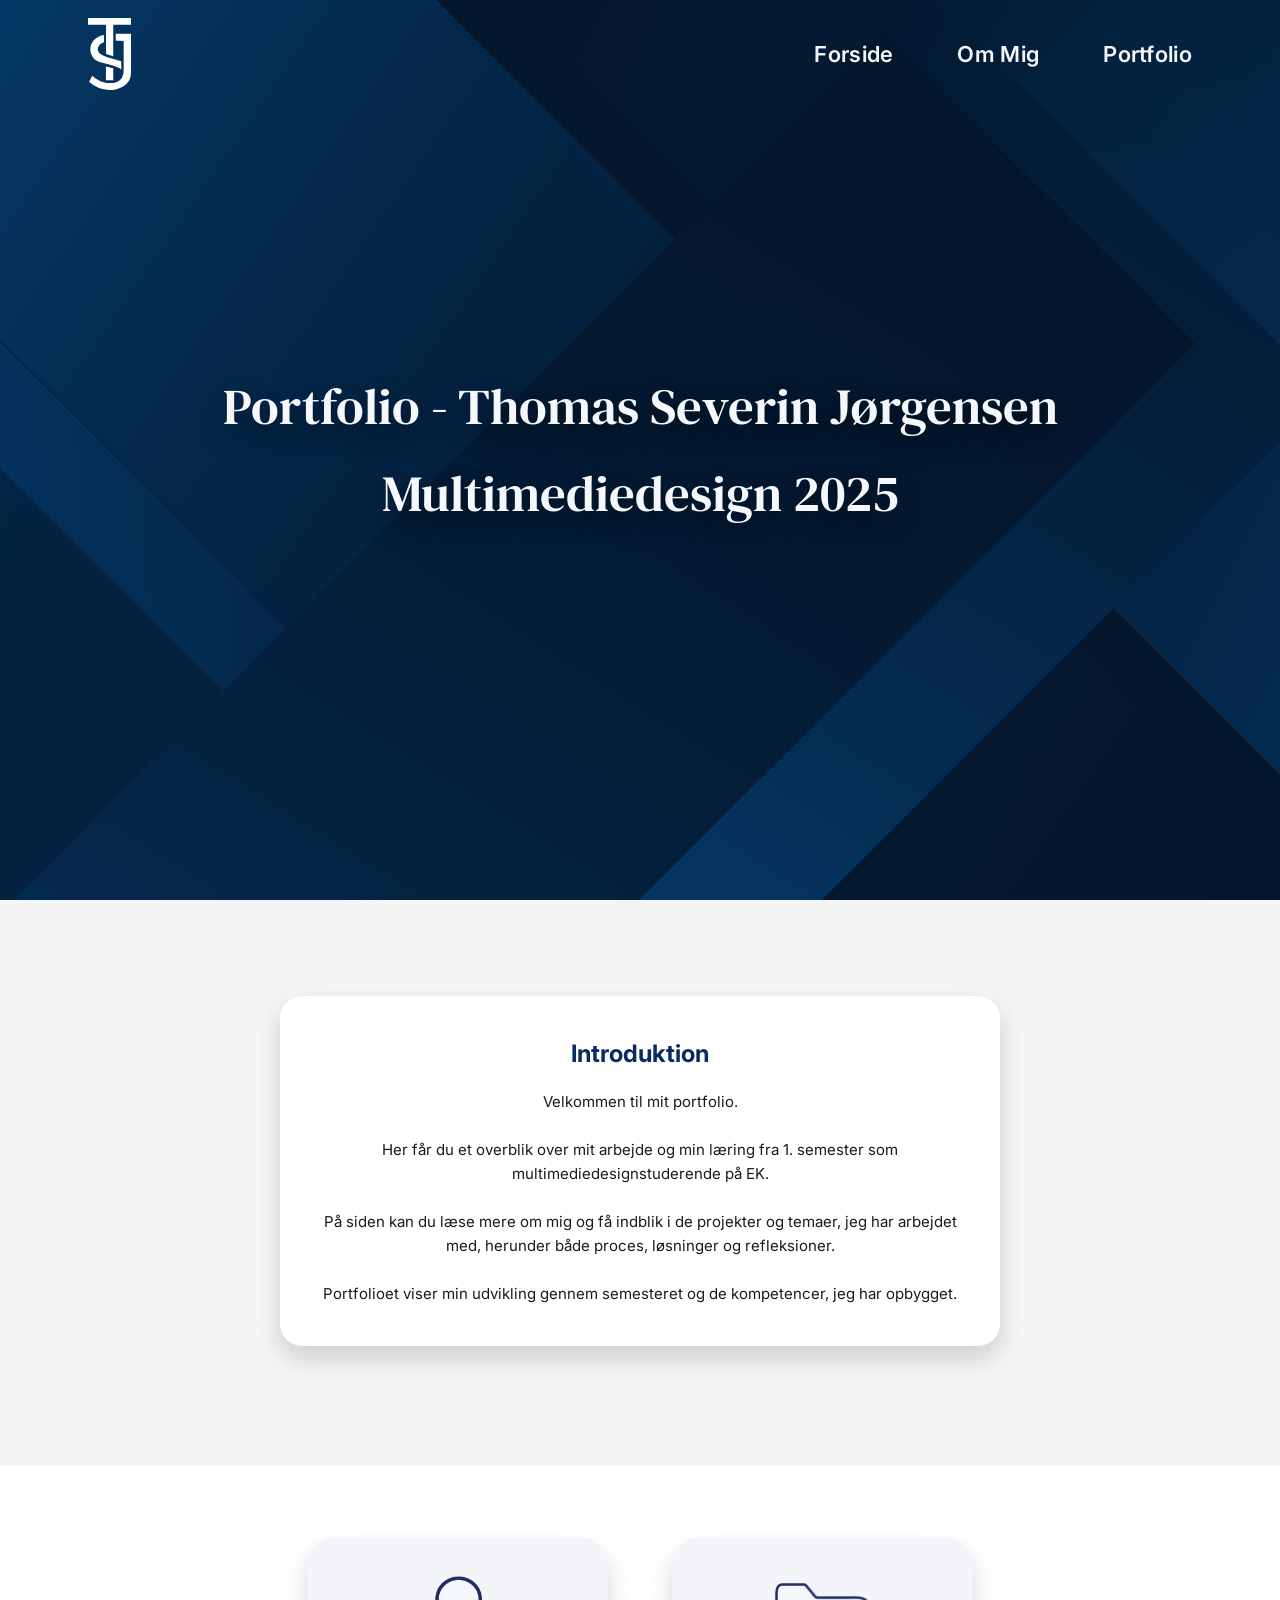
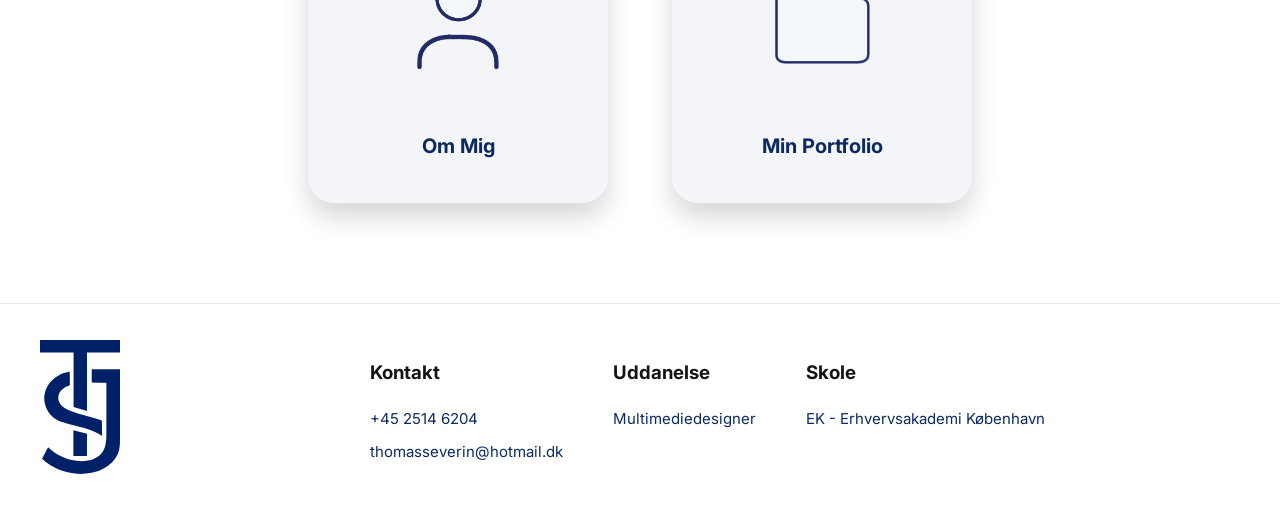
==== commit 7590b51f: "update" ====
--- a/index.html
+++ b/index.html
@@ -30,6 +30,7 @@
     <link rel="stylesheet" href="index.css" />
     <link rel="stylesheet" href="header.css" />
     <link rel="stylesheet" href="footer.css" />
+    <link rel="stylesheet" href="burger.css" />
     <link rel="preconnect" href="https://fonts.googleapis.com" />
     <link rel="preconnect" href="https://fonts.gstatic.com" crossorigin />
     <link
@@ -38,20 +39,32 @@
     />
   </head>
   <body class="home">
-     <section class="header">
-  <div class="nav-container">
+    <section class="header">
+      <div class="nav-container">
         <div class="logo">
           <a href="index.html">
-            <img src="svg_eksamen/logo/SVG/Artboard 1.svg" alt="logo" />
+            <img src="svg_eksamen/logo/SVG/Artboard-1.svg" alt="logo" />
           </a>
         </div>
-     <nav>
+        <nav>
+          <button
+            class="burger"
+            id="burger"
+            aria-controls="primary-menu"
+            aria-expanded="false"
+            aria-label="Åbn menu"
+          >
+            <span class="line"></span>
+            <span class="line"></span>
+            <span class="line"></span>
+          </button>
           <ul id="primary-menu" class="menu">
             <li><a href="index.html" class="nav-link">Forside</a></li>
             <li><a href="om_mig.html" class="nav-link">Om Mig</a></li>
             <li><a href="tema_2.html" class="nav-link">Portfolio</a></li>
           </ul>
-     </nav>
+        </nav>
+      </div>
     </section>
     <main id="main-content">
       <!-- Hero Section -->
@@ -906,7 +919,7 @@
           <p>
             Velkommen til mit portfolio.<br /><br />
             Her får du et overblik over mit arbejde og min læring fra 1.
-            semester som multimediedesignstuderende på KEA.<br /><br />
+            semester som multimediedesignstuderende på EK.<br /><br />
             På siden kan du læse mere om mig og få indblik i de projekter og
             temaer, jeg har arbejdet med, herunder både proces, løsninger og
             refleksioner.<br /><br />
@@ -920,16 +933,16 @@
       <section class="guides" aria-label="Genveje">
         <a class="guide-card" href="om_mig.html">
           <img
-            src="billede/mand/Artboard 1.webp"
+            src="billede/mand/Artboard-1.webp"
             alt="Ikon af person"
             class="guide-icon"
           />
           <h2 class="guide-title">Om Mig</h2>
         </a>
 
-        <a class="guide-card" href="portfolio.html">
+        <a class="guide-card" href="tema_2.html">
           <img
-            src="billede/mappe/Artboard 1-kopi 2.webp"
+            src="billede/mappe/Artboard-1.webp"
             alt="Ikon af mappe"
             class="guide-icon"
           />
@@ -942,7 +955,7 @@
         <div class="footer-brand">
           <a href="index.html">
             <img
-              src="svg_eksamen/logo/SVG/Artboard 1.svg"
+              src="svg_eksamen/logo/SVG/Artboard-1.svg"
               alt="logo"
               class="footer-logo"
             />
@@ -951,7 +964,7 @@
 
         <div class="footer-grid">
           <div class="footer-col">
-            <h4>Kontakt</h4>
+            <h3>Kontakt</h3>
             <ul>
               <li>+45 2514 6204</li>
               <li>
@@ -963,16 +976,28 @@
           </div>
 
           <div class="footer-col">
-            <h4>Uddanelse</h4>
-            <p>Multimediedesigner</p>
+            <h3>Uddanelse</h3>
+            <ul>
+              <li>
+                <a
+                  href="https://www.ek.dk/videregaaende-uddannelser/multimediedesigner"
+                  >Multimediedesigner</a
+                >
+              </li>
+            </ul>
           </div>
 
           <div class="footer-col">
-            <h4>Skole</h4>
-            <p>EK - Erhvervsakademi København</p>
+            <h3>Skole</h3>
+            <ul>
+              <li>
+                <a href="https://www.ek.dk/">EK - Erhvervsakademi København</a>
+              </li>
+            </ul>
           </div>
         </div>
       </div>
     </footer>
+    <script src="burger.js"></script>
   </body>
 </html>
--- a/index.css
+++ b/index.css
@@ -57,6 +57,16 @@
 
 .hero-subtitle {
   font-size: clamp(16px, 2vw, 22px);
+}
+
+@media (max-width: 600px) {
+  .hero-title {
+    font-size: clamp(32px, 7vw, 40px);
+  }
+
+  .hero-subtitle {
+    font-size: clamp(20px, 5vw, 26px);
+  }
 }
 
 /* Introduction */
@@ -121,6 +131,8 @@
 .guide-icon {
   width: 95px;
   height: 95px;
+  max-width: none;
+  aspect-ratio: 1 / 1;
   display: block;
   margin: 0 auto;
   object-fit: contain;
--- a/burger.css
+++ b/burger.css
@@ -0,0 +1,60 @@
+.burger {
+  display: none;
+  width: 34px;
+  height: 26px;
+  padding: 0;
+  border: 0;
+  background: transparent;
+  cursor: pointer;
+  align-items: stretch;
+  justify-content: space-between;
+  flex-direction: column;
+}
+
+.burger .line {
+  display: block;
+  width: 100%;
+  height: 3px;
+  background-color: var(--burger-color, var(--deep-navy));
+  border-radius: 999px;
+}
+
+.home .burger {
+  --burger-color: #ffffff;
+}
+@media screen and (width < 800px) {
+  .menu {
+    display: none;
+  }
+  .logo {
+    flex: 0 0 50vw;
+  }
+  .burger {
+    display: flex;
+    flex: 0 0 auto;
+    margin: 0 20px;
+  }
+  nav {
+    position: relative;
+  }
+  nav.active .menu {
+    display: block;
+    background-color: #ffffff;
+    position: absolute;
+    top: calc(100% + 12px);
+    right: 0;
+    width: clamp(200px, 50vw, 400px);
+    z-index: 1;
+    padding: 16px 0;
+    border-radius: 16px;
+    box-shadow: 0 18px 40px rgba(4, 22, 44, 0.18);
+  }
+  nav.active .menu li {
+    margin: 18px 20px;
+    text-align: center;
+  }
+  nav.active .menu a {
+    font-size: 24px;
+    color: var(--deep-navy);
+  }
+}
